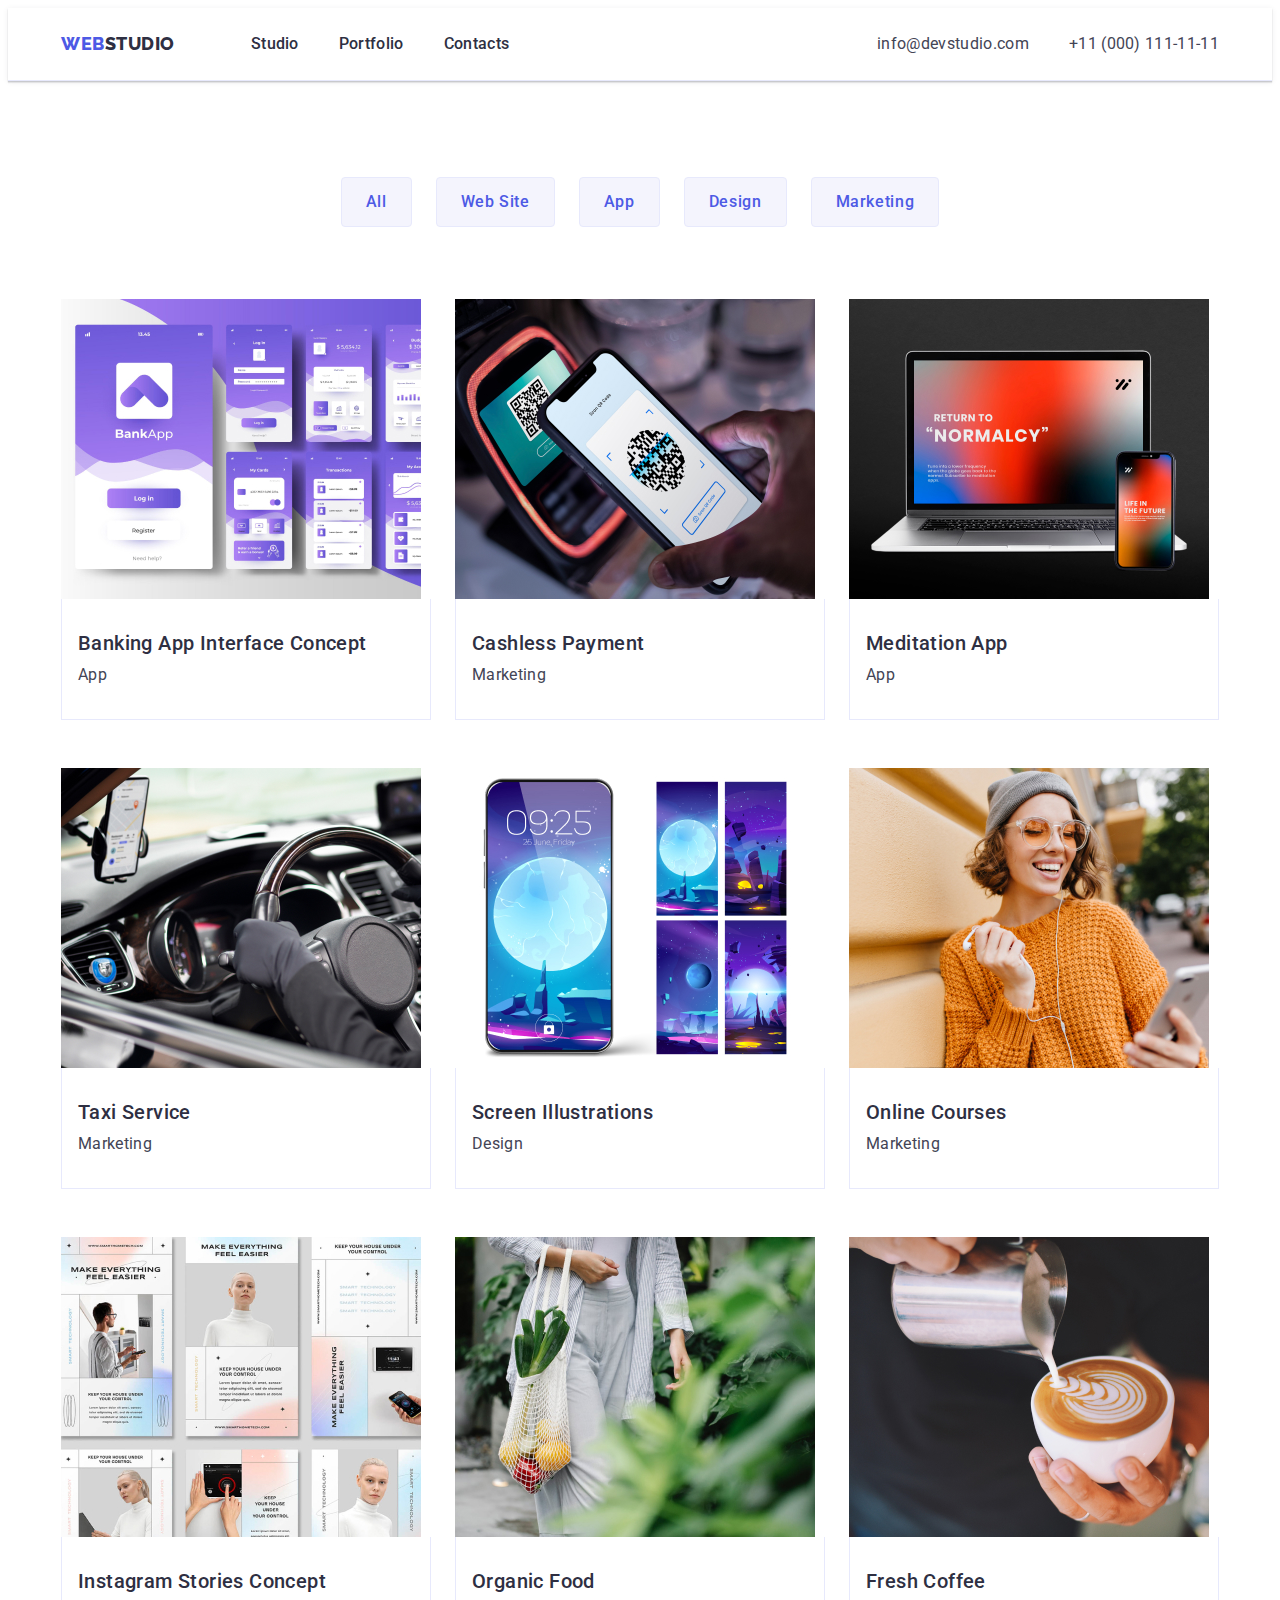
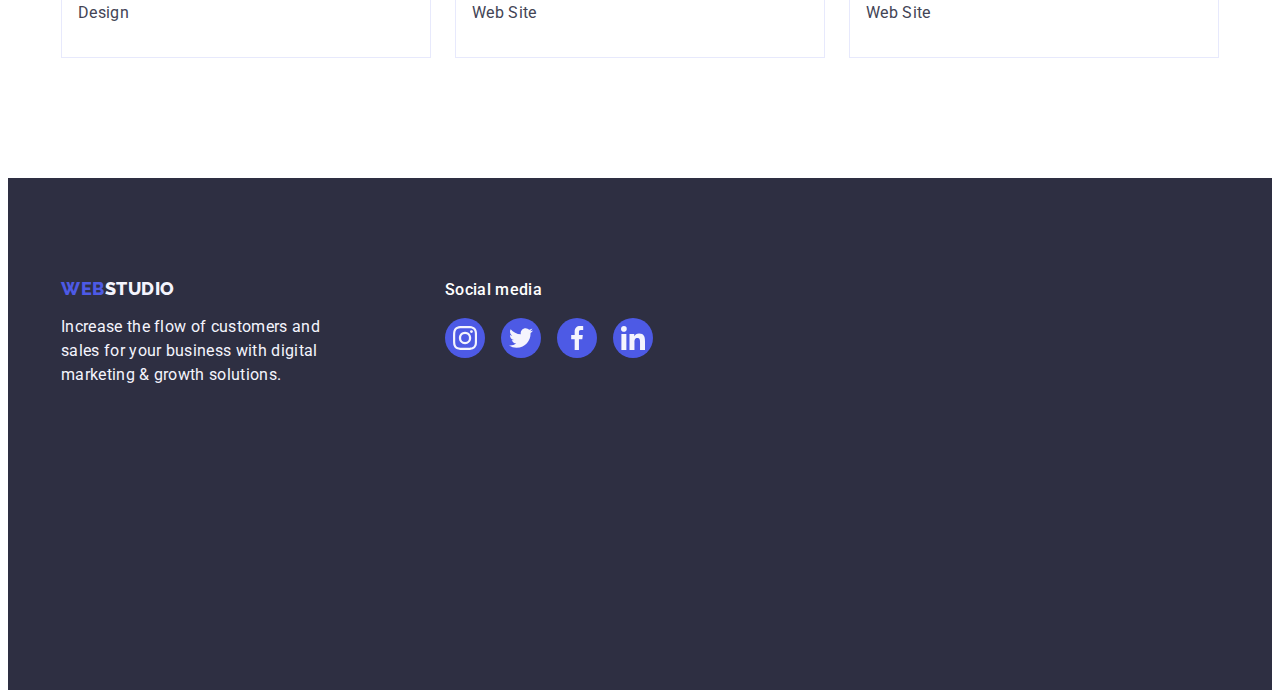
==== portfolio.html @ 8e0563a7 "update" ====
<!DOCTYPE html>
<html lang="en">
  <head>
    <meta charset="UTF-8" />
    <meta http-equiv="X-UA-Compatible" content="IE=edge" />
    <meta name="viewport" content="width=device-width, initial-scale=1.0" />
    <title>Portfolio</title>
    <link rel="preconnect" href="https://fonts.googleapis.com" />
    <link rel="preconnect" href="https://fonts.gstatic.com" crossorigin />
    <link
      href="https://fonts.googleapis.com/css2?family=Raleway:wght@800&family=Roboto:wght@400;500;700;900&display=swap"
      rel="stylesheet"
    />
    <link
      rel="stylesheet"
      href="https://cdnjs.cloudflare.com/ajax/libs/modern-normalize/1.1.0/modern-normalize.min.css"
      integrity="sha512-wpPYUAdjBVSE4KJnH1VR1HeZfpl1ub8YT/NKx4PuQ5NmX2tKuGu6U/JRp5y+Y8XG2tV+wKQpNHVUX03MfMFn9Q=="
      crossorigin="anonymous"
      referrerpolicy="no-referrer"
    />
    <link rel="stylesheet" href="./css/styles.css" />
  </head>
  <body class="body-style">
    <header class="main-header link">
      <div class="container page-header-container">
        <nav class="top-nav">
          <a class="logo link" href="./index.html">Web<span class="logo-one">Studio</span> </a>
          <ul class="menu list">
            <li class="menu-item"><a class="menu-link link" href="./index.html">Studio</a></li>
            <li class="menu-item">
              <a class="menu-link link" href="./portfolio.html">Portfolio</a>
            </li>
            <li class="menu-item"><a class="menu-link link" href="">Contacts</a></li>
          </ul>
        </nav>
        <address class="cnt-inf">
          <ul class="inf-list list">
            <li>
              <a class="header-contact link" href="mailto:info@devstudio.com">info@devstudio.com</a>
            </li>
            <li>
              <a class="header-contact link" href="tel:+110001111111">+11 (000) 111-11-11</a>
            </li>
          </ul>
        </address>
      </div>
    </header>
    <!-- Sction1 -->
    <main>
      <section class="portfolio-navigation">
        <div class="portfolio-first-section container">
          <h1 class="visually-hidden">Portfolio</h1>

          <ul class="list link portfolio-nav">
            <li>
              <button class="portfolio-nav-btn" type="button">All</button>
            </li>
            <li>
              <button class="portfolio-nav-btn" type="button">Web Site</button>
            </li>
            <li>
              <button class="portfolio-nav-btn" type="button">App</button>
            </li>
            <li>
              <button class="portfolio-nav-btn" type="button">Design</button>
            </li>
            <li>
              <button class="portfolio-nav-btn" type="button">Marketing</button>
            </li>
          </ul>

          <!-- Section2 -->
          <ul class="list link portfolio-img-list">
            <li class="portfolio-item">
              <a class="link portfolio-list-link" href="./portfolio.html"
                ><img src="./images/bankingapp.jpg" alt="banking app" />
                <div class="container-name">
                  <h2 class="portfolio-img-name">Banking App Interface Concept</h2>
                  <p class="portfolio-img-type">App</p>
                </div>
              </a>
            </li>
            <li class="portfolio-item">
              <a class="link portfolio-list-link" href="./portfolio.html">
                <img src="./images/CashlessPayment.jpg" alt="Cashless Payment" />
                <div class="container-name">
                  <h2 class="portfolio-img-name">Cashless Payment</h2>
                  <p class="portfolio-img-type">Marketing</p>
                </div>
              </a>
            </li>
            <li class="portfolio-item">
              <a class="link portfolio-list-link" href="./portfolio.html">
                <img src="./images/MeditationApp.jpg" alt="Meditation App" />
                <div class="container-name">
                  <h2 class="portfolio-img-name">Meditation App</h2>
                  <p class="portfolio-img-type">App</p>
                </div>
              </a>
            </li>
            <li class="portfolio-item">
              <a class="link portfolio-list-link" href="./portfolio.html">
                <img src="./images/TaxiService.jpg" alt="Taxi Service" />
                <div class="container-name">
                  <h2 class="portfolio-img-name">Taxi Service</h2>
                  <p class="portfolio-img-type">Marketing</p>
                </div>
              </a>
            </li>
            <li class="portfolio-item">
              <a class="link portfolio-list-link" href="./portfolio.html"
                ><img src="./images/ScreenIllustrations.jpg" alt="Screen Illustrations" />
                <div class="container-name">
                  <h2 class="portfolio-img-name">Screen Illustrations</h2>
                  <p class="portfolio-img-type">Design</p>
                </div>
              </a>
            </li>
            <li class="portfolio-item">
              <a class="link portfolio-list-link" href="./portfolio.html"
                ><img src="./images/OnlineCourses.jpg" alt="Online Courses" />
                <div class="container-name">
                  <h2 class="portfolio-img-name">Online Courses</h2>
                  <p class="portfolio-img-type">Marketing</p>
                </div>
              </a>
            </li>
            <li class="portfolio-item">
              <a class="link portfolio-list-link" href="./portfolio.html"
                ><img src="./images/InstagramStoriesConcept.jpg" alt="Instagram Stories Concept" />
                <div class="container-name">
                  <h2 class="portfolio-img-name">Instagram Stories Concept</h2>
                  <p class="portfolio-img-type">Design</p>
                </div>
              </a>
            </li>
            <li class="portfolio-item">
              <a class="link portfolio-list-link" href="./portfolio.html"
                ><img src="./images/OrganicFood.jpg" alt="Organic Food" />
                <div class="container-name">
                  <h2 class="portfolio-img-name">Organic Food</h2>
                  <p class="portfolio-img-type">Web Site</p>
                </div>
              </a>
            </li>
            <li class="portfolio-item">
              <a class="link portfolio-list-link" href="./portfolio.html"
                ><img src="./images/FreshCoffee.jpg" alt="Fresh Coffee" />
                <div class="container-name">
                  <h2 class="portfolio-img-name">Fresh Coffee</h2>
                  <p class="portfolio-img-type">Web Site</p>
                </div>
              </a>
            </li>
          </ul>
        </div>
      </section>
    </main>

    <!-- Footer -->
    <footer class="main-footer">
      <div class="container general-main-footer">
        <div class="footer-list">
          <a class="link footer-logo" href="./index.html"
            >Web<span class="footer-logo-two">Studio</span></a
          >
          <p class="footer-text">
            Increase the flow of customers and sales for your business with digital marketing &
            growth solutions.
          </p>
        </div>
        <div class="footer-social-media">
          <p class="footer-social-title">Social media</p>
          <ul class="footer-social-list list">
            <li class="social-list-item">
              <a href="" class="footer-social-list-link">
                <svg class="social-list-icon" aria-label="instagram-icon" width="24" height="24">
                  <use href="./images/icons.svg#icon-instagram"></use>
                </svg>
              </a>
            </li>
            <li class="social-list-item">
              <a href="" class="footer-social-list-link">
                <svg class="social-list-icon" aria-label="twitter-icon" width="24" height="24">
                  <use href="./images/icons.svg#icon-twitter"></use>
                </svg>
              </a>
            </li>
            <li class="social-list-item">
              <a href="" class="footer-social-list-link">
                <svg class="social-list-icon" aria-label="facebook-icon" width="24" height="24">
                  <use href="./images/icons.svg#icon-facebook-1"></use>
                </svg>
              </a>
            </li>
            <li class="social-list-item">
              <a href="" class="footer-social-list-link">
                <svg class="social-list-icon" aria-label="linkedin-icon" width="24" height="24">
                  <use href="./images/icons.svg#icon-linkedin"></use>
                </svg>
              </a>
            </li>
          </ul>
        </div>
      </div>
    </footer>
  </body>
</html>
---- css/styles.css ----
.list {
  list-style: none;
}
.link {
  text-decoration: none;
}
button {
  cursor: pointer;
}
h1,
h2,
h3,
p {
  margin-top: 0;
  margin-bottom: 0;
}
ul,
ol {
  margin-top: 0;
  margin-bottom: 0;
  padding-left: 0;
}
img {
  display: block;
}
:root {
  --first-color: #ffffff;
  --second-color: #434455;
}
.container {
  width: 1158px;
  margin-left: auto;
  margin-right: auto;
  padding: 0 15px 0 15px;
}
/* =========HEADER========== */
.page-header-container {
  display: flex;
  align-items: center;
  justify-content: space-between;
}
.main-header {
  border-bottom: 1px solid #e7e9fc;
  box-shadow: 0px 2px 1px rgba(46, 47, 66, 0.08), 0px 1px 1px rgba(46, 47, 66, 0.16),
    0px 1px 6px rgba(46, 47, 66, 0.08);
}
.top-nav {
  display: flex;
  align-items: center;
}
.menu {
  display: flex;
  align-items: center;
  gap: 40px;
}
.menu-link {
  padding: 24px 0 24px;
}
.inf-list {
  display: flex;
  gap: 40px;
}
.body-style {
  font-family: 'Roboto', sans-serif;
  color: var(--second-color);
  background-color: var(--first-color);
}
.logo {
  text-decoration: none;
  font-family: 'Raleway', sans-serif;
  font-weight: 800;
  font-size: 18px;
  line-height: 1.17;
  letter-spacing: 0.03em;
  text-transform: uppercase;
  color: #4d5ae5;
}
.logo-one {
  color: #2e2f42;
}
.logo {
  margin-right: 76px;
}
.menu-link {
  font-weight: 500;
  font-size: 16px;
  line-height: 1.5;
  letter-spacing: 0.02em;
  display: block;
  color: #2e2f42;
}
.menu-link:hover,
.menu-link:focus {
  color: #404bbf;
}
.cnt-inf {
  font-style: normal;
  display: flex;
}
.inf-list {
  column-gap: 40px;
}
.header-contact {
  font-family: 'Roboto', sans-serif;
  font-size: 16px;
  line-height: 1.5;
  letter-spacing: 0.02em;
  color: #434455;
}
.header-contact:hover,
.header-contact:focus {
  color: #404bbf;
}
/* =========HEADER========== */
/* =========SECTION 1======= */
.main-title {
  font-family: 'Roboto', sans-serif;
  font-weight: 700;
  font-size: 56px;
  line-height: 1.07;
  text-align: center;
  letter-spacing: 0.02em;
  color: #ffffff;
  max-width: 496px;
  margin: auto;
  margin-bottom: 48px;
}
.main-btn {
  font-family: 'Roboto', sans-serif;
  font-weight: 500;
  font-size: 16px;
  line-height: 1.5;
  color: #ffffff;
  background: #4d5ae5;
  letter-spacing: 0.04em;
  margin: auto;
  box-shadow: rgba(46, 47, 66, 0.7);
  display: block;
  min-width: 169px;
  height: 56px;
  border: none;
  border-radius: 4px;
}

.main-btn:hover,
.main-btn:focus {
  background-color: #404bbf;
}

.section-one {
  max-width: 1440px;
  background: #2e2f42;
  background-image: linear-gradient(rgba(46, 47, 66, 0.7), rgba(46, 47, 66, 0.7)),
    url(../images/people-office-1.jpg);
  background-size: cover;
  background-repeat: no-repeat;
  background-position: center;
  padding: 188px 0 188px;
  margin: 0 auto;
}

/* =========SECTION 1======= */
/* =========SECTION 2======= */

.section-two {
  padding: 120px 0 120px;
}
.section-two-title {
  margin-bottom: 8px;
}
.visually-hidden {
  position: absolute;
  width: 1px;
  height: 1px;
  margin: -1px;
  border: 0;
  padding: 0;

  white-space: nowrap;
  clip-path: inset(100%);
  clip: rect(0 0 0 0);
  overflow: hidden;
}
.section-two-list {
  display: flex;
  align-items: center;
  gap: 24px;
}

.section-two-title-list {
  font-family: 'Roboto', sans-serif;
  font-weight: 500;
  font-size: 20px;
  line-height: 1.2;
  letter-spacing: 0.02em;
  color: #2e2f42;
  margin-bottom: 8px;
}
.section-two-item {
  width: calc((100% - 72px) / 4);
}
.sections-title {
  font-family: 'Roboto', sans-serif;
  font-weight: 700;
  font-size: 36px;
  line-height: 1.07;
  text-align: center;
  letter-spacing: 0.02em;
  text-transform: capitalize;
  color: #2e2f42;
  line-height: 1.11;
}
.section-two-text {
  font-family: 'Roboto', sans-serif;
  font-weight: 400;
  font-size: 16px;
  line-height: 1.5;
  letter-spacing: 0.02em;
  color: #434455;
}
.our-advantage-list {
  display: flex;
  width: 264px;
  height: 112px;
  justify-content: center;
  align-items: center;
  background: #f4f4fd;
  margin-bottom: 8px;
  border-radius: 4px;
}
/* =========SECTION 2======= */
/* ========SECTION3======= */
.section-three {
  padding-bottom: 120px;
}
.section-three-list {
  display: flex;
  align-items: center;
  gap: 24px;
}
.section-three-item {
  width: calc((100% - 48px) / 3);
}
.section-three-title {
  margin-bottom: 72px;
}
.social-list {
  display: flex;
  justify-content: center;
  gap: 24px;
}
.social-list-link {
  display: flex;
  justify-content: center;
  align-items: center;
  width: 40px;
  height: 40px;
  border-radius: 50%;
  background: #4d5ae5;
}
.social-list-link:hover,
.social-list-link:focus {
  background-color: #404bbf;
}
.social-list-icon {
  fill: #f4f4fd;
}
/* ========SECTION3======= */
/* ========SECTION4======= */
.section-four {
  background: #f4f4fd;
  padding: 120px 0 120px;
}
.section-four-title {
  margin-bottom: 72px;
}
.section-four-list {
  display: flex;
  align-items: center;
  gap: 24px;
}
.team-list {
  background-color: #ffffff;
  border-radius: 0px 0px 4px 4px;
  box-shadow: 0px 1px 6px rgba(46, 47, 66, 0.08), 0px 1px 1px rgba(46, 47, 66, 0.16),
    0px 2px 1px rgba(46, 47, 66, 0.08);
}
.team-name {
  font-family: 'Roboto', sans-serif;
  font-weight: 500;
  font-size: 20px;
  line-height: 1.2;
  letter-spacing: 0.02em;
  color: #2e2f42;
  text-align: center;
  margin-bottom: 8px;
}
.team-position {
  font-family: 'Roboto', sans-serif;
  font-weight: 400;
  font-size: 16px;
  line-height: 1.5;
  letter-spacing: 0.02em;
  color: #434455;
  text-align: center;
  margin-bottom: 8px;
}
.team-name-position {
  padding: 32px 0;
}
/* .section-four-social-list {
  padding: 32px 0;
} */
/* ========SECTION4======= */
/* ========SECTION5======= */
.section-five {
  max-width: 1440px;
  padding: 120px 0 120px;
  margin: 0 auto;
}
.custom-title {
  font-family: 'Roboto', sans-serif;
  font-weight: 700;
  font-size: 36px;
  line-height: 1.1;
  text-align: center;
  letter-spacing: 0.02em;
  color: #2e2f42;
  margin-bottom: 72px;
}
.customer-list {
  display: flex;
  justify-content: center;
  gap: 24px;
}
.customer-list-link {
  border: 1px solid #8e8f99;
  border-radius: 4px;
  display: flex;
  align-items: center;
  justify-content: center;
  width: 168px;
  height: 88px;
}
.customer-list-link:hover,
.customer-list-link:focus {
  color: #404bbf;
  border: 1px solid #404bbf;
  border-radius: 4px;
}
.customer-list-link {
  color: #8e8f99;
  border: 1px solid #8e8f99;
}
.customer-list-icon {
  fill: currentColor;
}
.customer-list-item {
  width: calc((100% - 120px) / 6);
}
/* ========SECTION5======= */
/* ==========FOOTER========= */
.main-footer {
  background: #2e2f42;
  height: 312px;
  padding: 100px 0 100px;
}
.general-main-footer {
  display: flex;
  align-items: baseline;
}
.footer-list {
  display: block;
  margin-right: 120px;
}
.footer-text {
  font-family: 'Roboto', sans-serif;
  font-weight: 400;
  font-size: 16px;
  line-height: 1.5;
  letter-spacing: 0.02em;
  color: #f4f4fd;
  width: 264px;
  height: 72px;
}
.footer-logo {
  font-family: 'Raleway', sans-serif;
  font-weight: 800;
  font-size: 18px;
  line-height: 1.17;
  letter-spacing: 0.03em;
  text-transform: uppercase;
  color: #4d5ae5;
}
.footer-logo-two {
  color: #f4f4fd;
}
.footer-logo {
  display: inline-block;
  margin-bottom: 16px;
}
.footer-social-title {
  font-family: 'Roboto', sans-serif;
  font-weight: 500;
  font-size: 16px;
  line-height: 24px;
  letter-spacing: 0.02em;
  color: #ffffff;
  margin-bottom: 16px;
}
.footer-social-media {
  display: block;
}
.footer-social-list-link {
  display: flex;
  justify-content: center;
  align-items: center;
  width: 40px;
  height: 40px;
  border-radius: 50%;
  background: #4d5ae5;
}
.footer-social-list {
  display: flex;
  justify-content: center;
  gap: 16px;
}
.footer-social-list-link:hover,
.footer-social-list-link:focus {
  background-color: #31d0aa;
}
/* ==========FOOTER========= */
/* =========PORTFOLIO======== */
.portfolio-first-sectio {
  padding: 156 0 156 0px;
}
.portfolio-img-name {
  font-family: 'Roboto', sans-serif;
  font-weight: 500;
  font-size: 20px;
  line-height: 1.2;
  letter-spacing: 0.02em;
  color: #2e2f42;
  margin-bottom: 8px;
}
.portfolio-img-type {
  font-family: 'Roboto', sans-serif;
  font-weight: 400;
  font-size: 16px;
  line-height: 1.5;
  letter-spacing: 0.02em;
  color: #434455;
}
.portfolio-nav-btn {
  font-family: 'Roboto', sans-serif;
  font-weight: 500;
  font-size: 16px;
  line-height: 1.5;
  text-align: center;
  letter-spacing: 0.04em;
  color: #4d5ae5;
  background-color: #f4f4fd;
  padding: 12px 24px;
  border: 1px solid #e7e9fc;
  border-radius: 4px;
}
.portfolio-nav-btn:hover,
.portfolio-nav-btn:focus {
  color: #ffffff;
  background-color: #404bbf;
  border: 1px solid transparent;
}
.portfolio-navigation {
  padding: 96px 0 120px;
}
.portfolio-nav {
  display: flex;
  justify-content: center;
  gap: 24px;
  margin-bottom: 72px;
}
.portfolio-img-list {
  display: flex;
  flex-wrap: wrap;
  column-gap: 24px;
  row-gap: 48px;
}
.portfolio-item {
  width: calc((100% - 48px) / 3);
}

.container-name {
  padding: 32px 16px;
  border: 1px solid #e7e9fc;
  border-top: none;
}
.portfolio-nav-btn:hover,
.portfolio-nav-btn:focus {
  box-shadow: 0px 3px 1px rgba(0, 0, 0, 0.1), 0px 2px 1px rgba(0, 0, 0, 0.08),
    0px 2px 2px rgba(0, 0, 0, 0.12);
}
.portfolio-list-link {
  display: block;
}
.portfolio-list-link:hover,
.portfolio-list-link:focus {
  box-shadow: 0px 1px 6px rgba(46, 47, 66, 0.08), 0px 1px 1px rgba(46, 47, 66, 0.16),
    0px 2px 1px rgba(46, 47, 66, 0.08);
}
/* =========PORTFOLIO======== */
pattern {
  display: none;
}
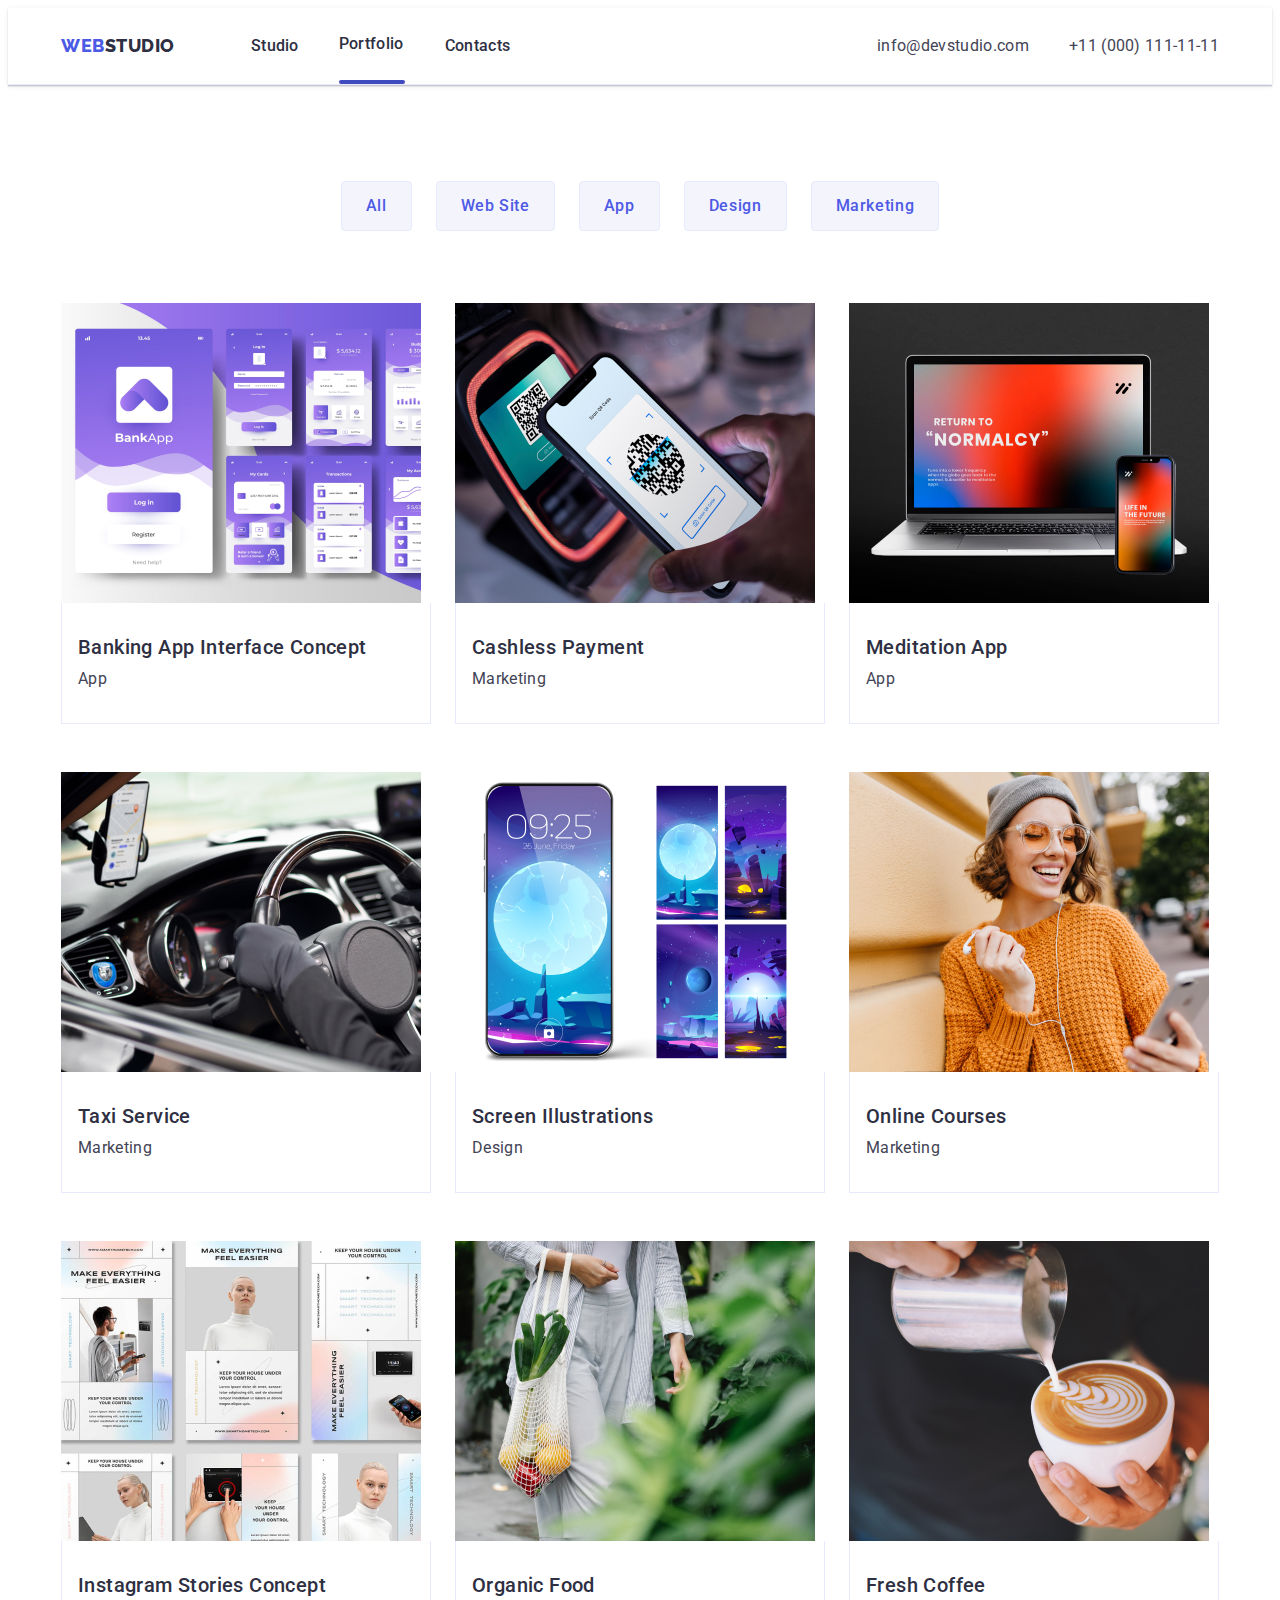
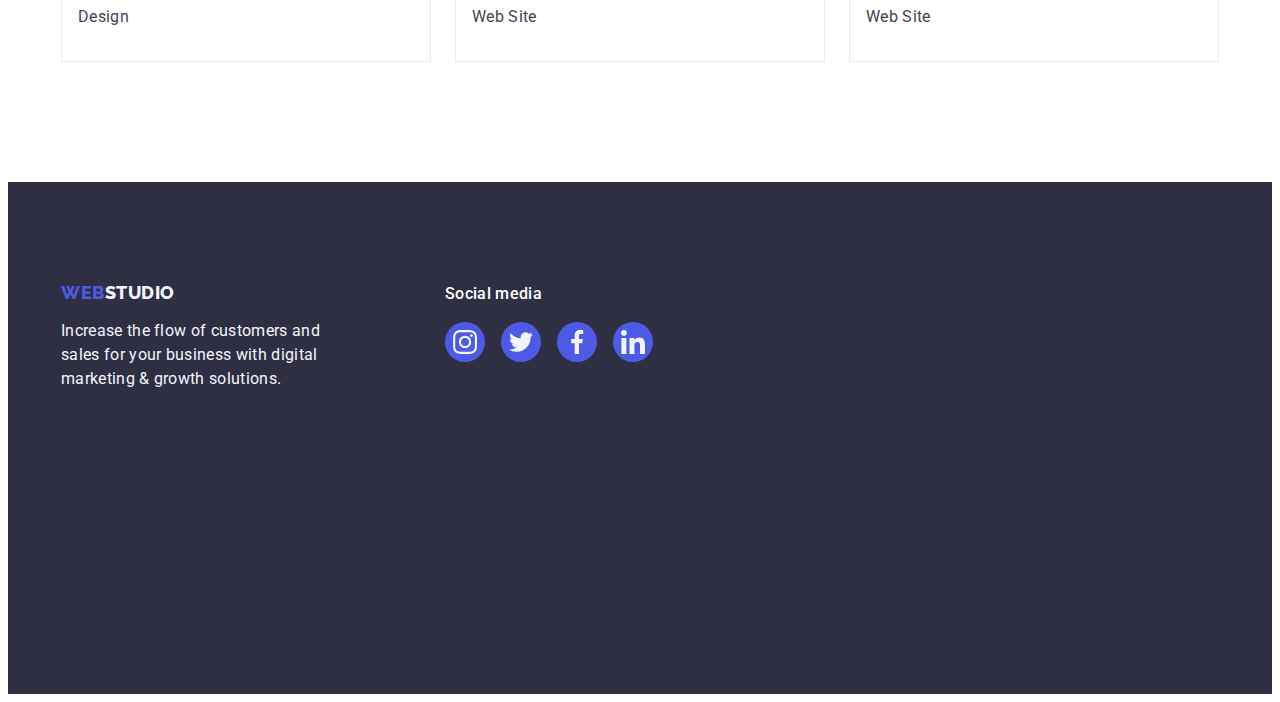
==== commit 22178b58: "update" ====
--- a/portfolio.html
+++ b/portfolio.html
@@ -27,7 +27,7 @@
           <a class="logo link" href="./index.html">Web<span class="logo-one">Studio</span> </a>
           <ul class="menu list">
             <li class="menu-item"><a class="menu-link link" href="./index.html">Studio</a></li>
-            <li class="menu-item">
+            <li class="menu-item-portfolio">
               <a class="menu-link link" href="./portfolio.html">Portfolio</a>
             </li>
             <li class="menu-item"><a class="menu-link link" href="">Contacts</a></li>
@@ -72,8 +72,15 @@
           <!-- Section2 -->
           <ul class="list link portfolio-img-list">
             <li class="portfolio-item">
-              <a class="link portfolio-list-link" href="./portfolio.html"
-                ><img src="./images/bankingapp.jpg" alt="banking app" />
+              <a class="link portfolio-list-link" href="./portfolio.html">
+                <div class="portfolio-img-wrapper">
+                  <img src="./images/bankingapp.jpg" alt="banking app" />
+                  <p class="overlay">
+                    14 Stylish and User-Friendly App Design Concepts · Task Manager App · Calorie
+                    Tracker App · Exotic Fruit Ecommerce App · Cloud Storage App
+                  </p>
+                </div>
+
                 <div class="container-name">
                   <h2 class="portfolio-img-name">Banking App Interface Concept</h2>
                   <p class="portfolio-img-type">App</p>
@@ -82,7 +89,14 @@
             </li>
             <li class="portfolio-item">
               <a class="link portfolio-list-link" href="./portfolio.html">
-                <img src="./images/CashlessPayment.jpg" alt="Cashless Payment" />
+                <div class="portfolio-img-wrapper">
+                  <img src="./images/CashlessPayment.jpg" alt="Cashless Payment" />
+                  <p class="overlay">
+                    14 Stylish and User-Friendly App Design Concepts · Task Manager App · Calorie
+                    Tracker App · Exotic Fruit Ecommerce App · Cloud Storage App
+                  </p>
+                </div>
+
                 <div class="container-name">
                   <h2 class="portfolio-img-name">Cashless Payment</h2>
                   <p class="portfolio-img-type">Marketing</p>
@@ -91,7 +105,14 @@
             </li>
             <li class="portfolio-item">
               <a class="link portfolio-list-link" href="./portfolio.html">
-                <img src="./images/MeditationApp.jpg" alt="Meditation App" />
+                <div class="portfolio-img-wrapper">
+                  <img src="./images/MeditationApp.jpg" alt="Meditation App" />
+                  <p class="overlay">
+                    14 Stylish and User-Friendly App Design Concepts · Task Manager App · Calorie
+                    Tracker App · Exotic Fruit Ecommerce App · Cloud Storage App
+                  </p>
+                </div>
+
                 <div class="container-name">
                   <h2 class="portfolio-img-name">Meditation App</h2>
                   <p class="portfolio-img-type">App</p>
@@ -100,7 +121,14 @@
             </li>
             <li class="portfolio-item">
               <a class="link portfolio-list-link" href="./portfolio.html">
-                <img src="./images/TaxiService.jpg" alt="Taxi Service" />
+                <div class="portfolio-img-wrapper">
+                  <img src="./images/TaxiService.jpg" alt="Taxi Service" />
+                  <p class="overlay">
+                    14 Stylish and User-Friendly App Design Concepts · Task Manager App · Calorie
+                    Tracker App · Exotic Fruit Ecommerce App · Cloud Storage App
+                  </p>
+                </div>
+
                 <div class="container-name">
                   <h2 class="portfolio-img-name">Taxi Service</h2>
                   <p class="portfolio-img-type">Marketing</p>
@@ -108,8 +136,15 @@
               </a>
             </li>
             <li class="portfolio-item">
-              <a class="link portfolio-list-link" href="./portfolio.html"
-                ><img src="./images/ScreenIllustrations.jpg" alt="Screen Illustrations" />
+              <a class="link portfolio-list-link" href="./portfolio.html">
+                <div class="portfolio-img-wrapper">
+                  <img src="./images/ScreenIllustrations.jpg" alt="Screen Illustrations" />
+                  <p class="overlay">
+                    14 Stylish and User-Friendly App Design Concepts · Task Manager App · Calorie
+                    Tracker App · Exotic Fruit Ecommerce App · Cloud Storage App
+                  </p>
+                </div>
+
                 <div class="container-name">
                   <h2 class="portfolio-img-name">Screen Illustrations</h2>
                   <p class="portfolio-img-type">Design</p>
@@ -117,8 +152,15 @@
               </a>
             </li>
             <li class="portfolio-item">
-              <a class="link portfolio-list-link" href="./portfolio.html"
-                ><img src="./images/OnlineCourses.jpg" alt="Online Courses" />
+              <a class="link portfolio-list-link" href="./portfolio.html">
+                <div class="portfolio-img-wrapper">
+                  <img src="./images/OnlineCourses.jpg" alt="Online Courses" />
+                  <p class="overlay">
+                    14 Stylish and User-Friendly App Design Concepts · Task Manager App · Calorie
+                    Tracker App · Exotic Fruit Ecommerce App · Cloud Storage App
+                  </p>
+                </div>
+
                 <div class="container-name">
                   <h2 class="portfolio-img-name">Online Courses</h2>
                   <p class="portfolio-img-type">Marketing</p>
@@ -126,8 +168,15 @@
               </a>
             </li>
             <li class="portfolio-item">
-              <a class="link portfolio-list-link" href="./portfolio.html"
-                ><img src="./images/InstagramStoriesConcept.jpg" alt="Instagram Stories Concept" />
+              <a class="link portfolio-list-link" href="./portfolio.html">
+                <div class="portfolio-img-wrapper">
+                  <img src="./images/InstagramStoriesConcept.jpg" alt="Instagram Stories Concept" />
+                  <p class="overlay">
+                    14 Stylish and User-Friendly App Design Concepts · Task Manager App · Calorie
+                    Tracker App · Exotic Fruit Ecommerce App · Cloud Storage App
+                  </p>
+                </div>
+
                 <div class="container-name">
                   <h2 class="portfolio-img-name">Instagram Stories Concept</h2>
                   <p class="portfolio-img-type">Design</p>
@@ -135,8 +184,15 @@
               </a>
             </li>
             <li class="portfolio-item">
-              <a class="link portfolio-list-link" href="./portfolio.html"
-                ><img src="./images/OrganicFood.jpg" alt="Organic Food" />
+              <a class="link portfolio-list-link" href="./portfolio.html">
+                <div class="portfolio-img-wrapper">
+                  <img src="./images/OrganicFood.jpg" alt="Organic Food" />
+                  <p class="overlay">
+                    14 Stylish and User-Friendly App Design Concepts · Task Manager App · Calorie
+                    Tracker App · Exotic Fruit Ecommerce App · Cloud Storage App
+                  </p>
+                </div>
+
                 <div class="container-name">
                   <h2 class="portfolio-img-name">Organic Food</h2>
                   <p class="portfolio-img-type">Web Site</p>
@@ -144,8 +200,15 @@
               </a>
             </li>
             <li class="portfolio-item">
-              <a class="link portfolio-list-link" href="./portfolio.html"
-                ><img src="./images/FreshCoffee.jpg" alt="Fresh Coffee" />
+              <a class="link portfolio-list-link" href="./portfolio.html">
+                <div class="portfolio-img-wrapper">
+                  <img src="./images/FreshCoffee.jpg" alt="Fresh Coffee" />
+                  <p class="overlay">
+                    14 Stylish and User-Friendly App Design Concepts · Task Manager App · Calorie
+                    Tracker App · Exotic Fruit Ecommerce App · Cloud Storage App
+                  </p>
+                </div>
+
                 <div class="container-name">
                   <h2 class="portfolio-img-name">Fresh Coffee</h2>
                   <p class="portfolio-img-type">Web Site</p>
--- a/css/styles.css
+++ b/css/styles.css
@@ -55,6 +55,28 @@
 }
 .menu-link {
   padding: 24px 0 24px;
+}
+.menu-item-studio::after {
+  content: '';
+  display: flex;
+  align-items: center;
+  width: 48px;
+  height: 4px;
+  left: 0px;
+  top: 44px;
+  background: #404bbf;
+  border-radius: 2px;
+}
+.menu-item-portfolio::after {
+  content: '';
+  display: flex;
+  align-items: center;
+  width: 66px;
+  height: 4px;
+  left: 0px;
+  top: 44px;
+  background: #404bbf;
+  border-radius: 2px;
 }
 .inf-list {
   display: flex;
@@ -88,6 +110,7 @@
   letter-spacing: 0.02em;
   display: block;
   color: #2e2f42;
+  transition: color 250ms cubic-bezier(0.4, 0, 0.2, 1);
 }
 .menu-link:hover,
 .menu-link:focus {
@@ -106,6 +129,7 @@
   line-height: 1.5;
   letter-spacing: 0.02em;
   color: #434455;
+  transition: color 250ms cubic-bezier(0.4, 0, 0.2, 1);
 }
 .header-contact:hover,
 .header-contact:focus {
@@ -140,6 +164,7 @@
   height: 56px;
   border: none;
   border-radius: 4px;
+  transition: background-color 250ms cubic-bezier(0.4, 0, 0.2, 1);
 }
 
 .main-btn:hover,
@@ -257,6 +282,7 @@
   height: 40px;
   border-radius: 50%;
   background: #4d5ae5;
+  transition: background-color 250ms cubic-bezier(0.4, 0, 0.2, 1);
 }
 .social-list-link:hover,
 .social-list-link:focus {
@@ -341,6 +367,8 @@
   justify-content: center;
   width: 168px;
   height: 88px;
+  transition: background-color 250ms cubic-bezier(0.4, 0, 0.2, 1),
+    color 250ms cubic-bezier(0.4, 0, 0.2, 1);
 }
 .customer-list-link:hover,
 .customer-list-link:focus {
@@ -419,6 +447,7 @@
   height: 40px;
   border-radius: 50%;
   background: #4d5ae5;
+  transition: background-color 250ms cubic-bezier(0.4, 0, 0.2, 1);
 }
 .footer-social-list {
   display: flex;
@@ -463,6 +492,8 @@
   padding: 12px 24px;
   border: 1px solid #e7e9fc;
   border-radius: 4px;
+  transition: color 250ms cubic-bezier(0.4, 0, 0.2, 1),
+    background-color 250ms cubic-bezier(0.4, 0, 0.2, 1), border 250ms cubic-bezier(0.4, 0, 0.2, 1);
 }
 .portfolio-nav-btn:hover,
 .portfolio-nav-btn:focus {
@@ -507,7 +538,67 @@
   box-shadow: 0px 1px 6px rgba(46, 47, 66, 0.08), 0px 1px 1px rgba(46, 47, 66, 0.16),
     0px 2px 1px rgba(46, 47, 66, 0.08);
 }
+.overlay {
+  position: absolute;
+  top: 0;
+  left: 0;
+  color: #f4f4fd;
+  background: #4d5ae5;
+  padding: 32px;
+  height: 100%;
+  overflow: auto;
+  transform: translate(0px, 100%);
+
+  transition: transform 250ms cubic-bezier(0.4, 0, 0.2, 1);
+}
+.portfolio-img-wrapper {
+  position: relative;
+  overflow: hidden;
+}
+.portfolio-list-link:hover .overlay,
+.portfolio-list-link:focus .overlay {
+  transform: translateY(0%);
+}
 /* =========PORTFOLIO======== */
+.backdrop {
+  position: fixed;
+  top: 0;
+  left: 0;
+  width: 100%;
+  height: 100%;
+  background: rgba(46, 47, 66, 0.4);
+}
+.modal {
+  position: absolute;
+  top: 50%;
+  left: 50%;
+  transform: translate(-50%, -50%);
+  width: 408px;
+  height: 584px;
+  background: #fcfcfc;
+  box-shadow: 0px 1px 1px rgba(0, 0, 0, 0.14), 0px 1px 3px rgba(0, 0, 0, 0.12),
+    0px 2px 1px rgba(0, 0, 0, 0.2);
+  border-radius: 4px;
+}
+.modal-cls-btn {
+  position: absolute;
+  top: 24px;
+  right: 24px;
+  display: flex;
+  align-items: center;
+  justify-content: center;
+  padding: 0px;
+  width: 24px;
+  height: 24px;
+  background: #e7e9fc;
+  border: 1px solid rgba(0, 0, 0, 0.1);
+  border-radius: 50%;
+}
+.is-hidden {
+  opacity: 0;
+  visibility: hidden;
+  pointer-events: none;
+}
 pattern {
   display: none;
 }
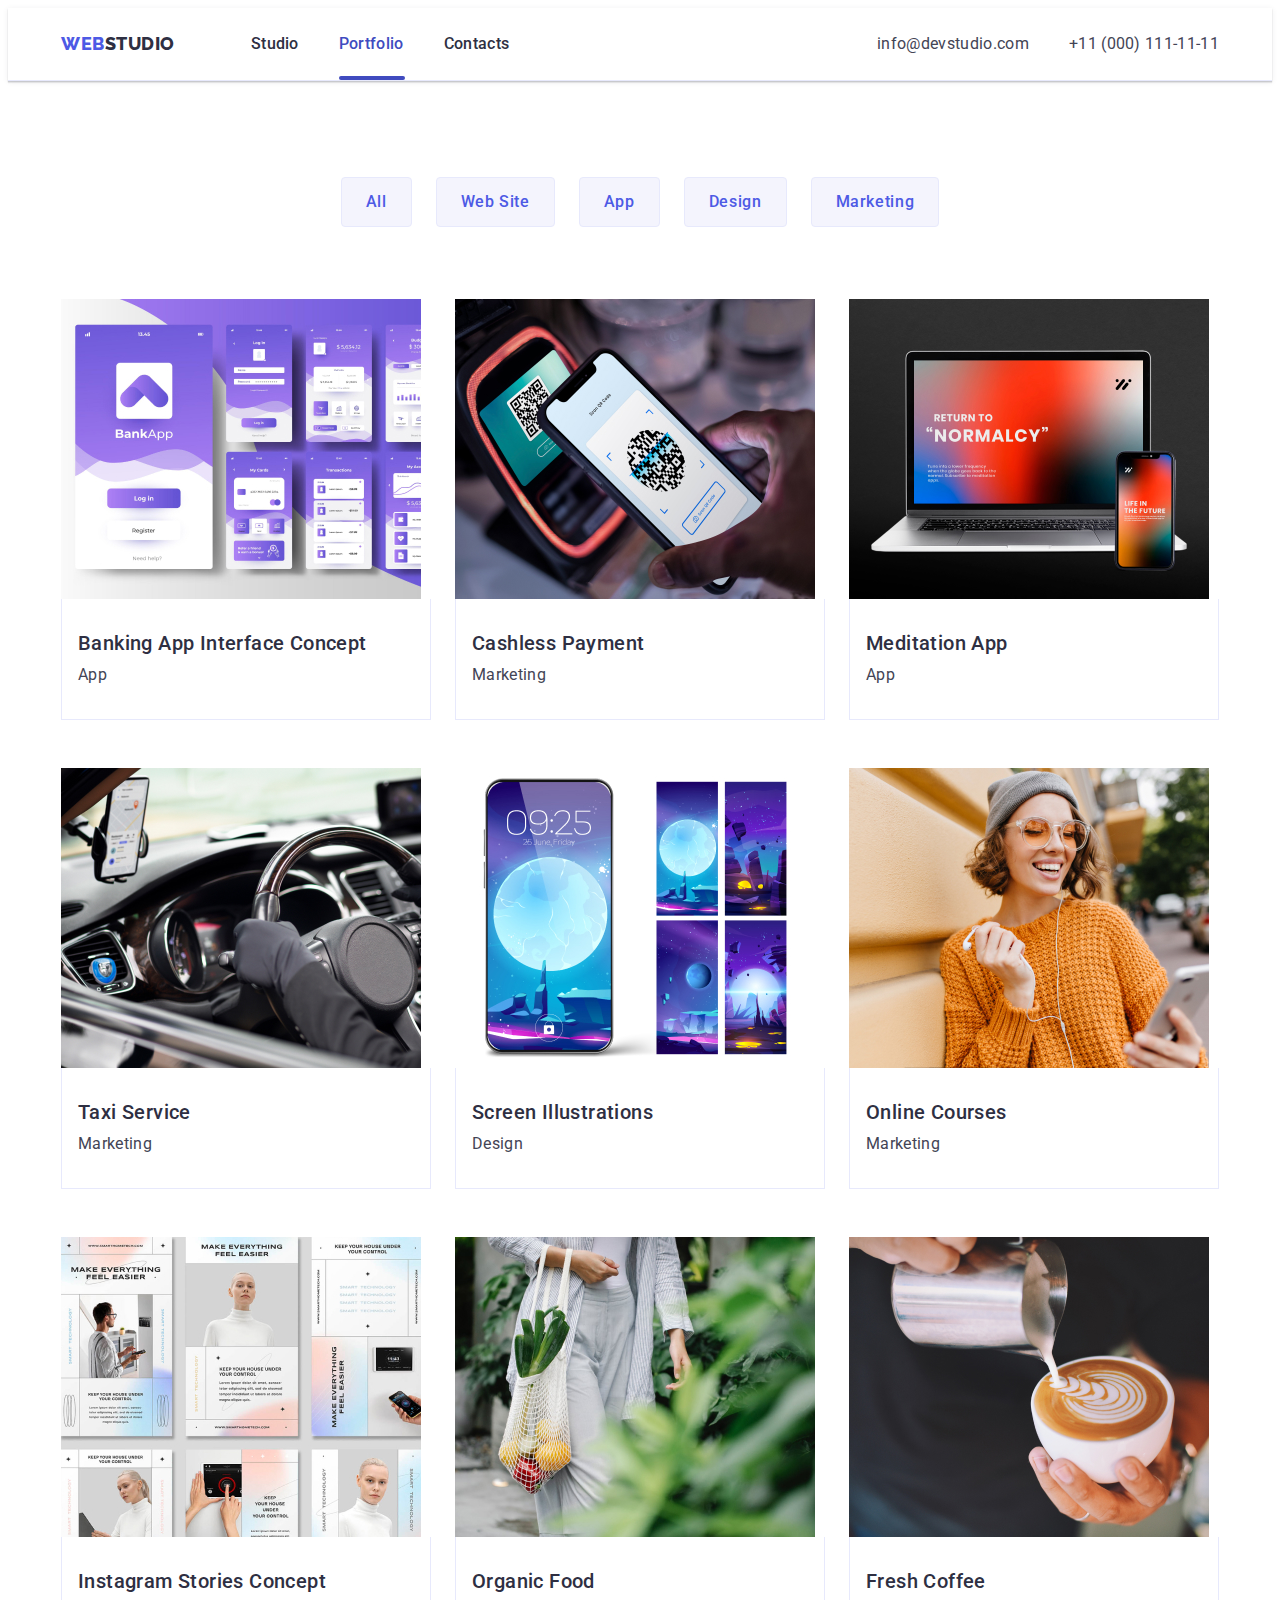
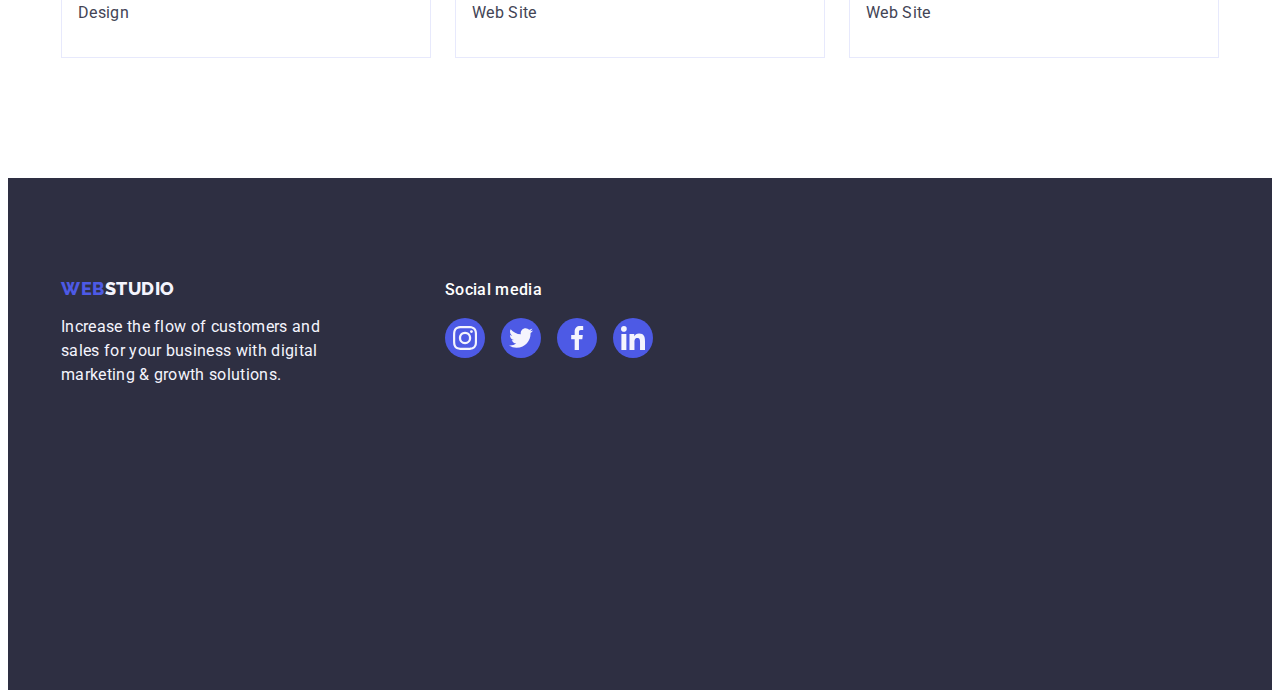
==== commit d0bc4436: "update" ====
--- a/portfolio.html
+++ b/portfolio.html
@@ -27,8 +27,8 @@
           <a class="logo link" href="./index.html">Web<span class="logo-one">Studio</span> </a>
           <ul class="menu list">
             <li class="menu-item"><a class="menu-link link" href="./index.html">Studio</a></li>
-            <li class="menu-item-portfolio">
-              <a class="menu-link link" href="./portfolio.html">Portfolio</a>
+            <li class="menu-item">
+              <a class="link menu-link-portfolio" href="./portfolio.html">Portfolio</a>
             </li>
             <li class="menu-item"><a class="menu-link link" href="">Contacts</a></li>
           </ul>
--- a/css/styles.css
+++ b/css/styles.css
@@ -56,10 +56,19 @@
 .menu-link {
   padding: 24px 0 24px;
 }
-.menu-item-studio::after {
+.menu-link-studio {
+  position: relative;
+  font-weight: 500;
+  font-size: 16px;
+  line-height: 1.5;
+  letter-spacing: 0.02em;
+  display: block;
+  color: #404bbf;
+}
+.menu-link-studio::after {
   content: '';
-  display: flex;
-  align-items: center;
+  position: absolute;
+  bottom: -1px;
   width: 48px;
   height: 4px;
   left: 0px;
@@ -67,14 +76,23 @@
   background: #404bbf;
   border-radius: 2px;
 }
-.menu-item-portfolio::after {
+.menu-link-portfolio {
+  position: relative;
+  font-weight: 500;
+  font-size: 16px;
+  line-height: 1.5;
+  letter-spacing: 0.02em;
+  display: block;
+  color: #404bbf;
+}
+.menu-link-portfolio::after {
   content: '';
-  display: flex;
-  align-items: center;
+  position: absolute;
   width: 66px;
   height: 4px;
   left: 0px;
   top: 44px;
+  bottom: -1px;
   background: #404bbf;
   border-radius: 2px;
 }
@@ -367,7 +385,7 @@
   justify-content: center;
   width: 168px;
   height: 88px;
-  transition: background-color 250ms cubic-bezier(0.4, 0, 0.2, 1),
+  transition: border-color 250ms cubic-bezier(0.4, 0, 0.2, 1),
     color 250ms cubic-bezier(0.4, 0, 0.2, 1);
 }
 .customer-list-link:hover,
@@ -493,7 +511,8 @@
   border: 1px solid #e7e9fc;
   border-radius: 4px;
   transition: color 250ms cubic-bezier(0.4, 0, 0.2, 1),
-    background-color 250ms cubic-bezier(0.4, 0, 0.2, 1), border 250ms cubic-bezier(0.4, 0, 0.2, 1);
+    background-color 250ms cubic-bezier(0.4, 0, 0.2, 1),
+    border-color 250ms cubic-bezier(0.4, 0, 0.2, 1), box-shadow 250ms cubic-bezier(0.4, 0, 0.2, 1);
 }
 .portfolio-nav-btn:hover,
 .portfolio-nav-btn:focus {
@@ -532,6 +551,7 @@
 }
 .portfolio-list-link {
   display: block;
+  transition: box-shadow 250ms cubic-bezier(0.4, 0, 0.2, 1);
 }
 .portfolio-list-link:hover,
 .portfolio-list-link:focus {
@@ -544,9 +564,11 @@
   left: 0;
   color: #f4f4fd;
   background: #4d5ae5;
-  padding: 32px;
+  padding: 40px 32px;
   height: 100%;
   overflow: auto;
+  line-height: 1.5;
+  letter-spacing: 0.02em;
   transform: translate(0px, 100%);
 
   transition: transform 250ms cubic-bezier(0.4, 0, 0.2, 1);
@@ -567,6 +589,8 @@
   width: 100%;
   height: 100%;
   background: rgba(46, 47, 66, 0.4);
+  transition: opacity 250ms cubic-bezier(0.4, 0, 0.2, 1),
+    visibility 250ms cubic-bezier(0.4, 0, 0.2, 1);
 }
 .modal {
   position: absolute;
@@ -574,11 +598,12 @@
   left: 50%;
   transform: translate(-50%, -50%);
   width: 408px;
-  height: 584px;
+  min-height: 576px;
   background: #fcfcfc;
   box-shadow: 0px 1px 1px rgba(0, 0, 0, 0.14), 0px 1px 3px rgba(0, 0, 0, 0.12),
     0px 2px 1px rgba(0, 0, 0, 0.2);
   border-radius: 4px;
+  transition: transform 250ms cubic-bezier(0.4, 0, 0.2, 1);
 }
 .modal-cls-btn {
   position: absolute;
@@ -593,6 +618,21 @@
   background: #e7e9fc;
   border: 1px solid rgba(0, 0, 0, 0.1);
   border-radius: 50%;
+  cursor: pointer;
+  transition: background-color 250ms cubic-bezier(0.4, 0, 0.2, 1),
+    border 250ms cubic-bezier(0.4, 0, 0.2, 1);
+}
+.modal-cls-btn:hover,
+.modal-cls-btn:focus {
+  background-color: #404bbf;
+  border: none;
+}
+.modal-close-icon {
+  transition: fill 250ms cubic-bezier(0.4, 0, 0.2, 1);
+}
+.modal-close-icon:hover,
+.modal-close-icon:focus {
+  fill: #ffffff;
 }
 .is-hidden {
   opacity: 0;
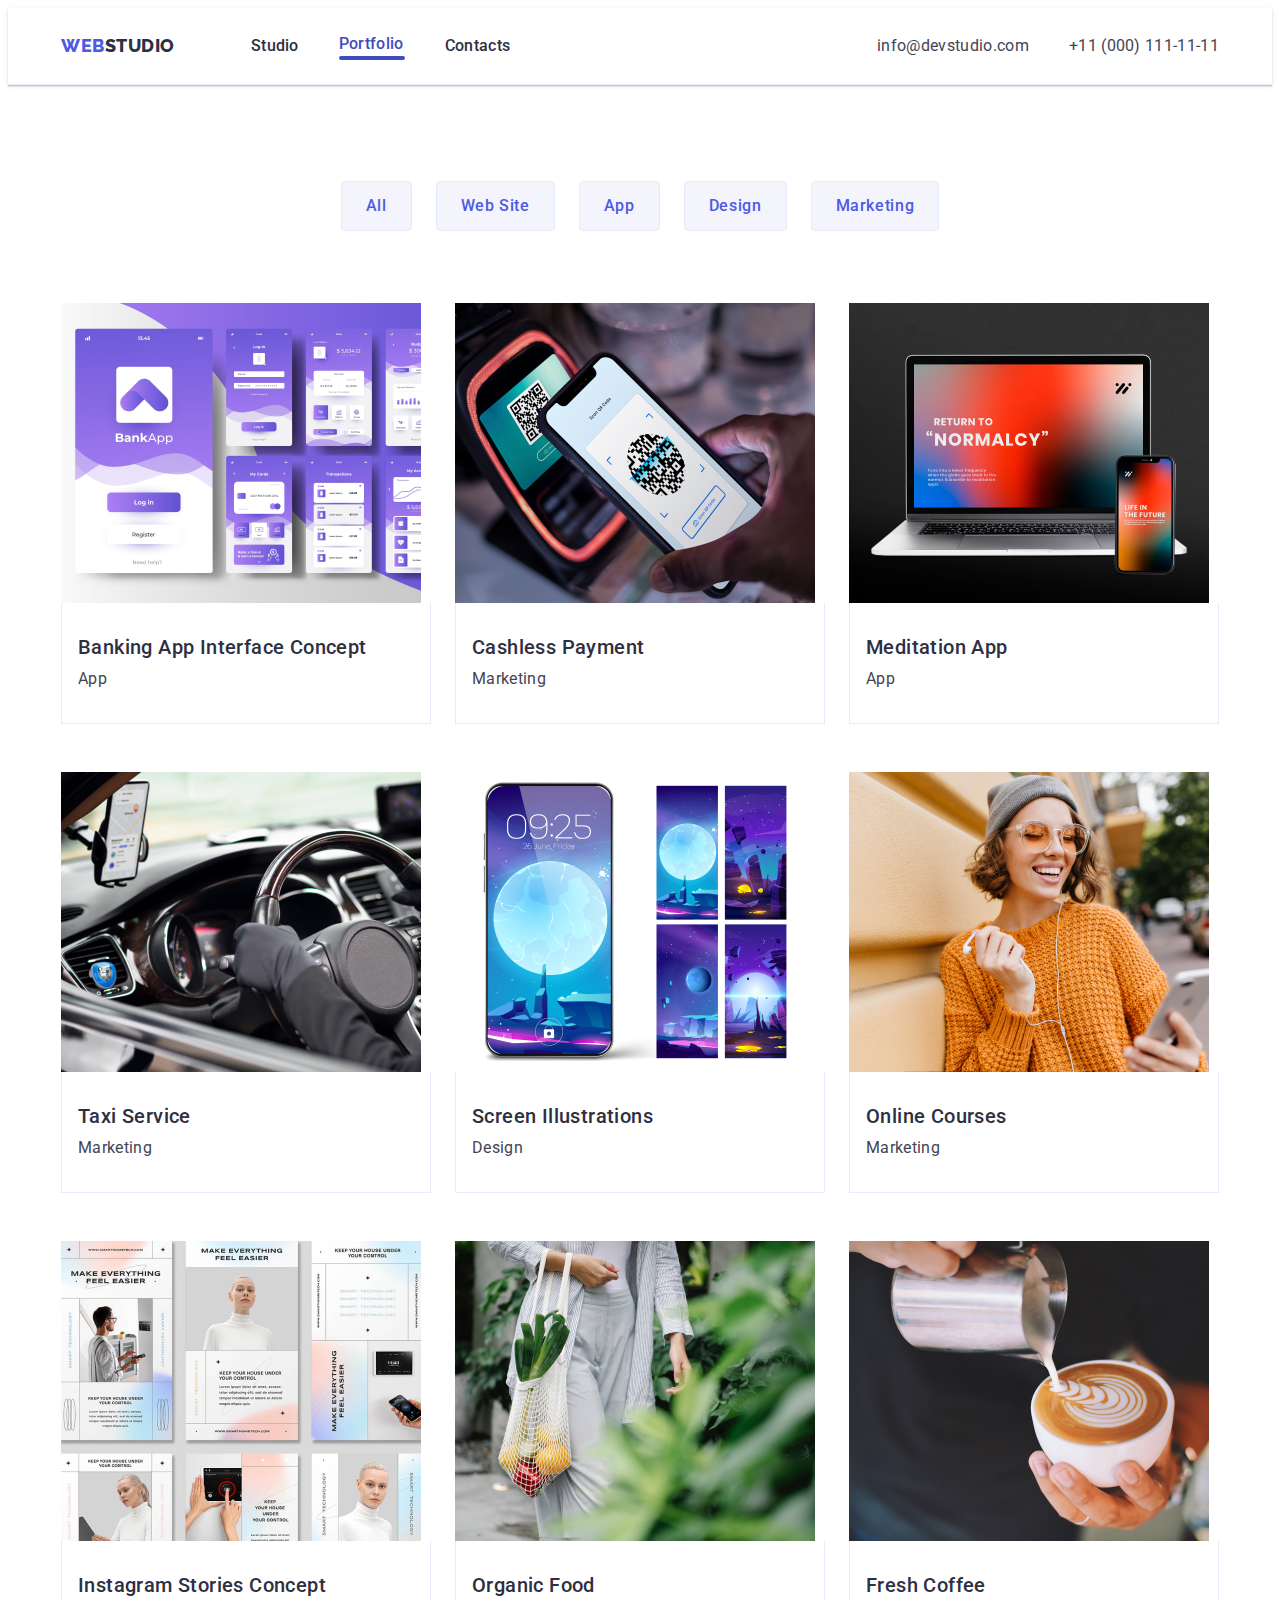
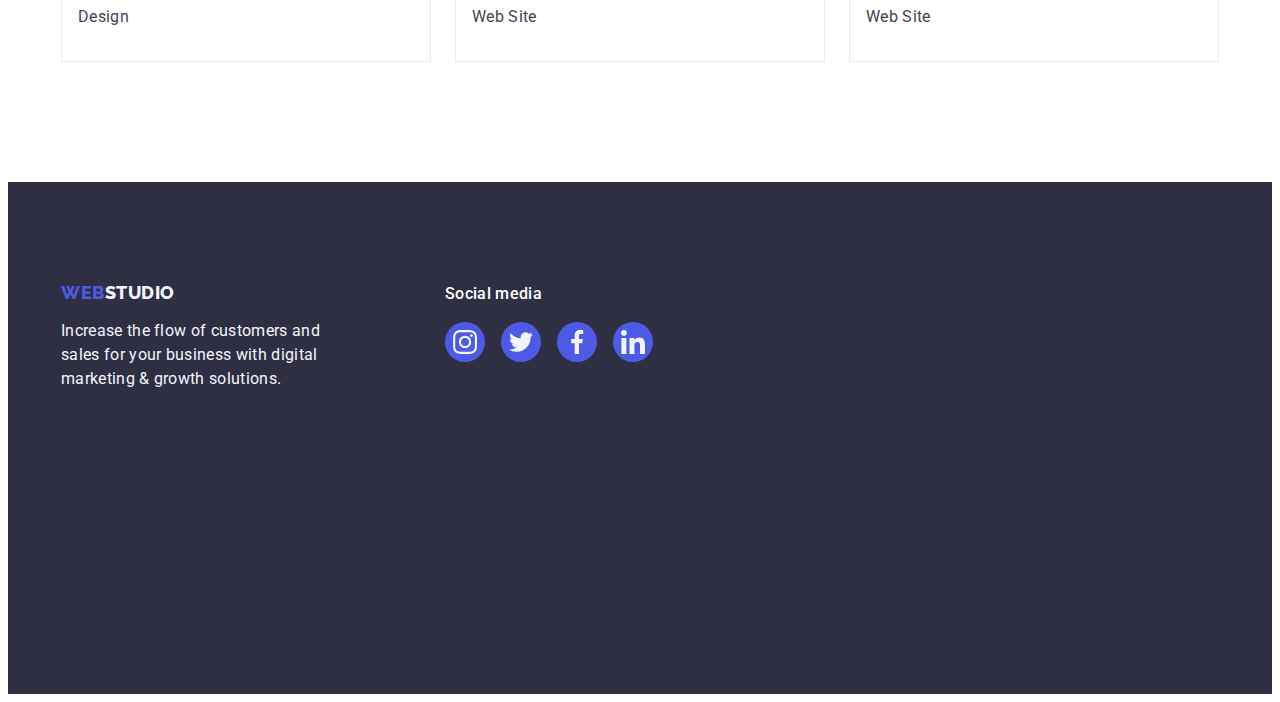
==== commit e35225fb: "update" ====
--- a/portfolio.html
+++ b/portfolio.html
@@ -28,7 +28,7 @@
           <ul class="menu list">
             <li class="menu-item"><a class="menu-link link" href="./index.html">Studio</a></li>
             <li class="menu-item">
-              <a class="link menu-link-portfolio" href="./portfolio.html">Portfolio</a>
+              <a class="link menu-link active" href="./portfolio.html">Portfolio</a>
             </li>
             <li class="menu-item"><a class="menu-link link" href="">Contacts</a></li>
           </ul>
--- a/css/styles.css
+++ b/css/styles.css
@@ -54,44 +54,42 @@
   gap: 40px;
 }
 .menu-link {
+  font-weight: 500;
+  font-size: 16px;
+  line-height: 1.5;
+  letter-spacing: 0.02em;
+  display: block;
   padding: 24px 0 24px;
-}
-.menu-link-studio {
-  position: relative;
-  font-weight: 500;
-  font-size: 16px;
-  line-height: 1.5;
-  letter-spacing: 0.02em;
-  display: block;
+  color: #2e2f42;
+  transition: color 250ms cubic-bezier(0.4, 0, 0.2, 1);
+}
+.menu-link:hover,
+.menu-link:focus {
   color: #404bbf;
 }
-.menu-link-studio::after {
+.menu-link.current {
+  color: #404bbf;
+}
+.menu-link.current::after {
   content: '';
-  position: absolute;
+  display: block;
+  /* position: absolute; */
   bottom: -1px;
   width: 48px;
   height: 4px;
   left: 0px;
-  top: 44px;
   background: #404bbf;
   border-radius: 2px;
 }
-.menu-link-portfolio {
-  position: relative;
-  font-weight: 500;
-  font-size: 16px;
-  line-height: 1.5;
-  letter-spacing: 0.02em;
-  display: block;
+.menu-link.active {
   color: #404bbf;
 }
-.menu-link-portfolio::after {
+.menu-link.active::after {
   content: '';
-  position: absolute;
+  display: block;
   width: 66px;
   height: 4px;
   left: 0px;
-  top: 44px;
   bottom: -1px;
   background: #404bbf;
   border-radius: 2px;
@@ -121,19 +119,7 @@
 .logo {
   margin-right: 76px;
 }
-.menu-link {
-  font-weight: 500;
-  font-size: 16px;
-  line-height: 1.5;
-  letter-spacing: 0.02em;
-  display: block;
-  color: #2e2f42;
-  transition: color 250ms cubic-bezier(0.4, 0, 0.2, 1);
-}
-.menu-link:hover,
-.menu-link:focus {
-  color: #404bbf;
-}
+
 .cnt-inf {
   font-style: normal;
   display: flex;
@@ -380,6 +366,7 @@
 .customer-list-link {
   border: 1px solid #8e8f99;
   border-radius: 4px;
+  color: #8e8f99;
   display: flex;
   align-items: center;
   justify-content: center;
@@ -393,10 +380,6 @@
   color: #404bbf;
   border: 1px solid #404bbf;
   border-radius: 4px;
-}
-.customer-list-link {
-  color: #8e8f99;
-  border: 1px solid #8e8f99;
 }
 .customer-list-icon {
   fill: currentColor;
@@ -625,13 +608,13 @@
 .modal-cls-btn:hover,
 .modal-cls-btn:focus {
   background-color: #404bbf;
-  border: none;
+  border-color: transparent;
 }
 .modal-close-icon {
   transition: fill 250ms cubic-bezier(0.4, 0, 0.2, 1);
 }
-.modal-close-icon:hover,
-.modal-close-icon:focus {
+.modal-cls-btn:hover .modal-close-icon,
+.modal-cls-btn:focus .modal-close-icon {
   fill: #ffffff;
 }
 .is-hidden {
